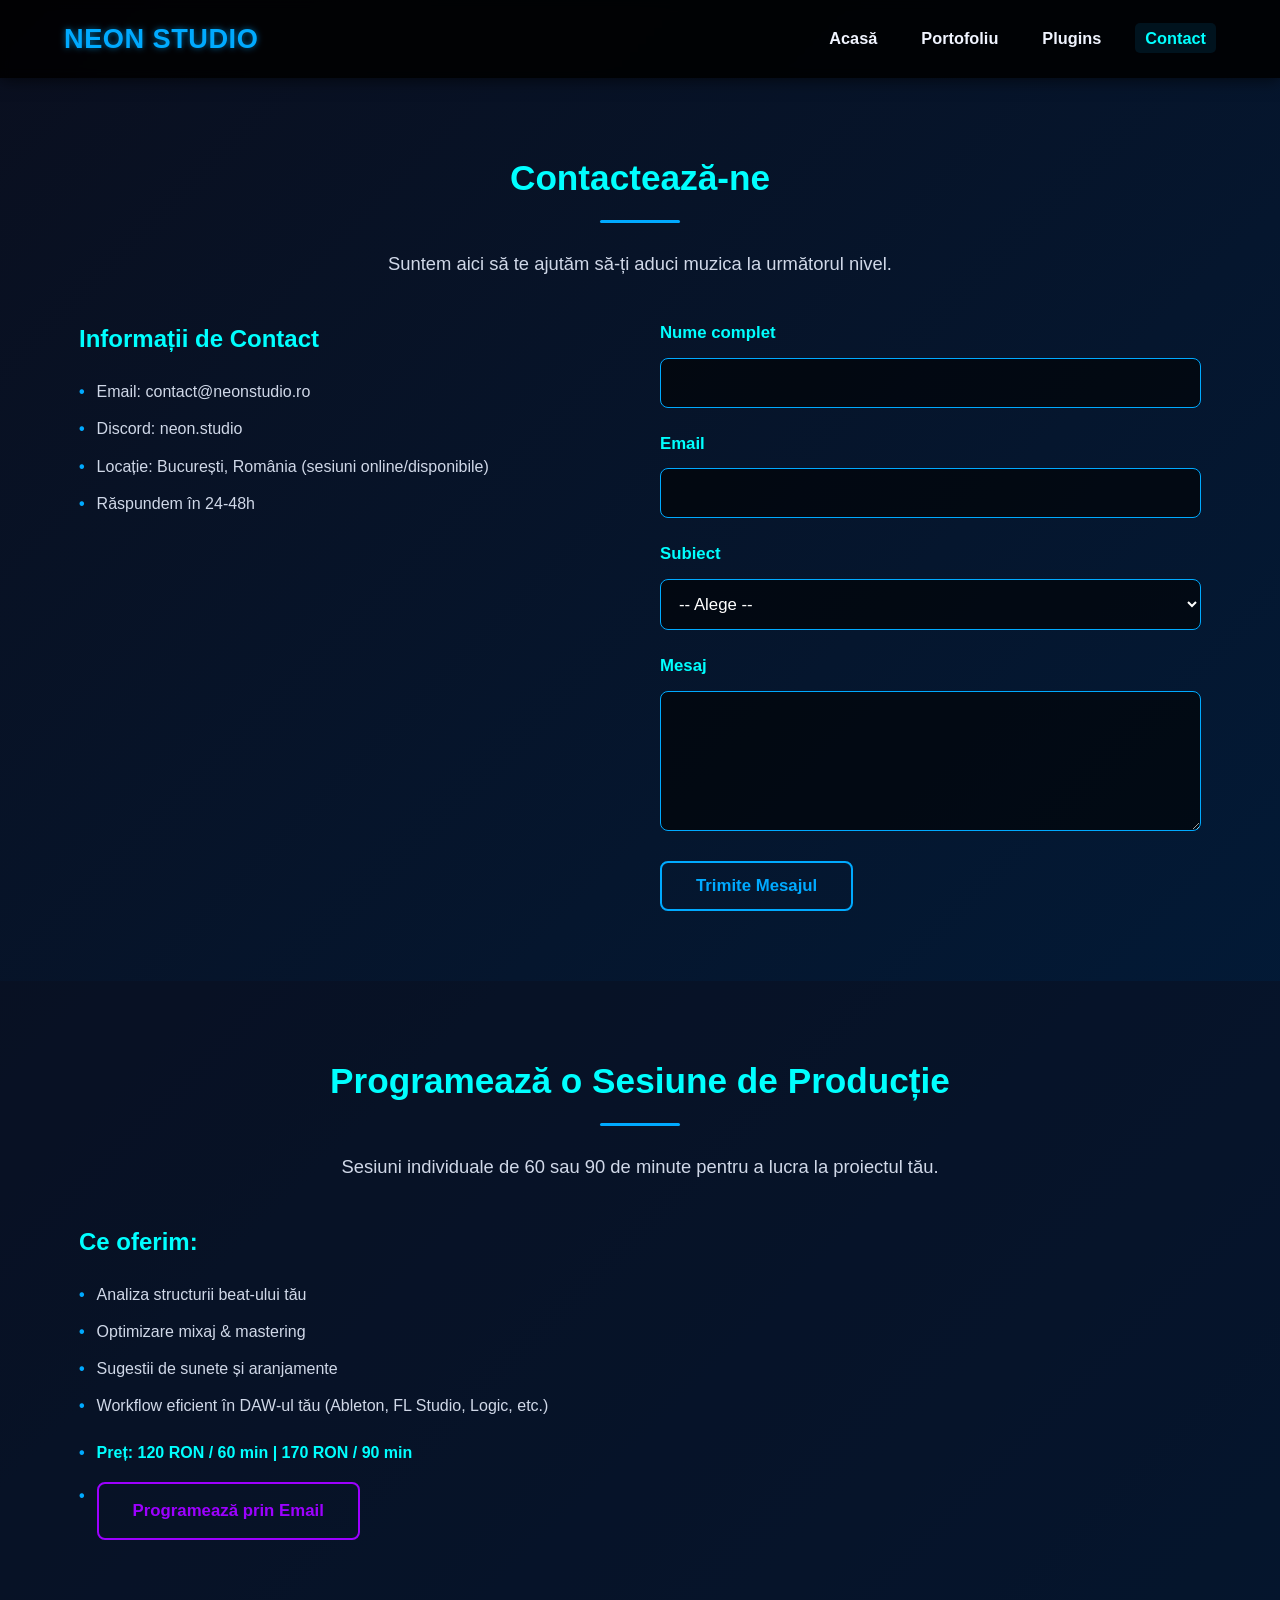
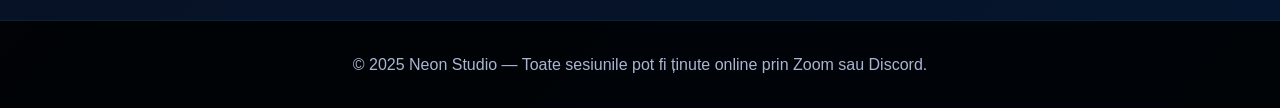
==== contact.html @ 14629322 "Saptamana6" ====
<!DOCTYPE html>
<html lang="ro">
<head>
    <meta charset="UTF-8" />
    <meta name="viewport" content="width=device-width, initial-scale=1.0"/>
    <meta name="description" content="Contactează Neon Studio pentru consultanță, sesiuni de producție sau întrebări despre pluginuri.">
    <title>Neon Studio - Contact & Programare</title>
    <link rel="stylesheet" href="style.css" />
</head>
<body id="top">

<header>
    <div class="container header-content">
        <a href="index.html" class="logo">NEON STUDIO</a>
        <nav id="mainNav">
            <ul>
                <li><a href="index.html">Acasă</a></li>
                <li><a href="portofoliu.html">Portofoliu</a></li>
                <li><a href="plugins.html">Plugins</a></li>
                <li><a href="contact.html" class="active">Contact</a></li>
            </ul>
        </nav>
        <button class="hamburger" id="hamburger" aria-label="Meniu">
            <span></span><span></span><span></span>
        </button>
    </div>
</header>

<main>
    <section class="section">
        <div class="container">
            <h2 class="section-title">Contactează-ne</h2>
            <p class="section-subtitle">
                Suntem aici să te ajutăm să-ți aduci muzica la următorul nivel.
            </p>

            <div class="contact-grid">
                <div class="contact-info">
                    <h3>Informații de Contact</h3>
                    <p>Email: contact@neonstudio.ro</p>
                    <p>Discord: neon.studio</p>
                    <p>Locație: București, România (sesiuni online/disponibile)</p>
                    <p>Răspundem în 24-48h</p>
                </div>

                <div>
                    <form id="contactForm">
                        <div class="form-group">
                            <label for="name">Nume complet</label>
                            <input type="text" id="name" required>
                        </div>
                        <div class="form-group">
                            <label for="email">Email</label>
                            <input type="email" id="email" required>
                        </div>
                        <div class="form-group">
                            <label for="subject">Subiect</label>
                            <select id="subject" required>
                                <option value="">-- Alege --</option>
                                <option value="consultanta">Consultanță Producție</option>
                                <option value="sesiune">Programare Sesiune</option>
                                <option value="pluginuri">Întrebare despre Pluginuri</option>
                                <option value="altceva">Altceva</option>
                            </select>
                        </div>
                        <div class="form-group">
                            <label for="message">Mesaj</label>
                            <textarea id="message" required></textarea>
                        </div>
                        <button type="submit" class="btn">Trimite Mesajul</button>
                    </form>
                </div>
            </div>
        </div>
    </section>

    <section class="section" style="background: rgba(10, 15, 30, 0.5);">
        <div class="container">
            <h2 class="section-title">Programează o Sesiune de Producție</h2>
            <p class="section-subtitle">
                Sesiuni individuale de 60 sau 90 de minute pentru a lucra la proiectul tău.
            </p>
            <div class="appointment-info">
                <h3>Ce oferim:</h3>
                <p>Analiza structurii beat-ului tău</p>
                <p>Optimizare mixaj & mastering</p>
                <p>Sugestii de sunete și aranjamente</p>
                <p>Workflow eficient în DAW-ul tău (Ableton, FL Studio, Logic, etc.)</p>
                <p style="margin-top: 20px; color: var(--neon-cyan); font-weight: 600;">
                    Preț: 120 RON / 60 min | 170 RON / 90 min
                </p>
                <p style="margin-top: 15px;">
                    <a href="mailto:contact@neonstudio.ro?subject=Programare%20Sesiune" class="btn btn-purple">Programează prin Email</a>
                </p>
            </div>
        </div>
    </section>
</main>

<footer>
    © 2025 Neon Studio — Toate sesiunile pot fi ținute online prin Zoom sau Discord.
</footer>

<button id="backToTop" aria-label="Mergi sus">⬆️</button>

<script>
    document.getElementById('contactForm').addEventListener('submit', function(e) {
        e.preventDefault();
        alert('Mulțumim! Mesajul tău a fost primit. Vom răspunde în cel mai scurt timp.');
        this.reset();
    });

    const hamburger = document.getElementById('hamburger');
    const nav = document.getElementById('mainNav');
    hamburger?.addEventListener('click', () => nav.classList.toggle('show'));
    const backBtn = document.getElementById('backToTop');
    window.addEventListener('scroll', () => {
        backBtn.style.display = window.scrollY > 300 ? 'block' : 'none';
    });
    backBtn?.addEventListener('click', () => window.scrollTo({top:0, behavior:'smooth'}));
</script>

</body>
</html>
---- style.css ----
/* === Reset & Variabile === */
:root {
    --neon-blue: #00aaff;
    --neon-cyan: #00ffff;
    --neon-purple: #9d00ff;
    --neon-pink: #ff00c1;
    --dark-bg: #0a0f1f;
    --darker-bg: #001d3d;
    --card-bg: #111828;
    --text-light: #f0f4ff;
    --text-gray: #d0d8e8;
    --border-light: rgba(0, 170, 255, 0.3);
}

* {
    box-sizing: border-box;
    margin: 0;
    padding: 0;
}

body {
    font-family: 'Exo 2', -apple-system, BlinkMacSystemFont, sans-serif;
    background: linear-gradient(135deg, var(--dark-bg), var(--darker-bg));
    color: var(--text-light);
    line-height: 1.7;
    overflow-x: hidden;
}

/* === Fonturi === */
@import url('https://fonts.googleapis.com/css2?family=Exo+2:wght@300;400;500;600;700&family=Orbitron:wght@500;600;700&display=swap');

/* === Layout === */
.container {
    width: 90%;
    max-width: 1200px;
    margin: 0 auto;
    padding: 0 15px;
}

/* === Header === */
header {
    background: rgba(0, 0, 0, 0.88);
    position: sticky;
    top: 0;
    z-index: 1000;
    box-shadow: 0 2px 15px rgba(0, 0, 0, 0.6);
    backdrop-filter: blur(4px);
}

.header-content {
    display: flex;
    justify-content: space-between;
    align-items: center;
    padding: 16px 0;
}

.logo {
    font-family: 'Orbitron', sans-serif;
    font-size: 1.7em;
    font-weight: 700;
    color: var(--neon-blue);
    text-shadow: 0 0 6px rgba(0, 170, 255, 0.6);
    text-decoration: none;
    letter-spacing: 0.5px;
}

/* Navigation */
nav ul {
    display: flex;
    gap: 24px;
    list-style: none;
}

nav ul li a {
    color: var(--text-light);
    text-decoration: none;
    font-weight: 600;
    font-size: 1.02em;
    padding: 6px 10px;
    border-radius: 5px;
    transition: color 0.25s, background 0.25s;
}

nav ul li a:hover,
nav ul li a.active {
    color: var(--neon-cyan);
    background: rgba(0, 170, 255, 0.1);
}

/* Hamburger */
.hamburger {
    display: none;
    flex-direction: column;
    background: transparent;
    border: none;
    cursor: pointer;
    padding: 6px;
    z-index: 1001;
}

.hamburger span {
    width: 26px;
    height: 3px;
    background: var(--neon-blue);
    margin: 3px 0;
    transition: 0.3s;
    border-radius: 2px;
}

.hamburger.active span:nth-child(1) {
    transform: rotate(-45deg) translate(-5px, 6px);
}
.hamburger.active span:nth-child(2) {
    opacity: 0;
}
.hamburger.active span:nth-child(3) {
    transform: rotate(45deg) translate(-5px, -6px);
}

/* === Sections === */
.section {
    padding: 70px 0;
}

.section-title {
    font-family: 'Orbitron', sans-serif;
    color: var(--neon-cyan);
    text-align: center;
    font-size: 2.2em;
    margin-bottom: 25px;
    position: relative;
}

.section-title::after {
    content: "";
    display: block;
    width: 80px;
    height: 3px;
    background: var(--neon-blue);
    margin: 12px auto;
    border-radius: 2px;
}

.section-subtitle {
    text-align: center;
    color: var(--text-gray);
    max-width: 750px;
    margin: 0 auto 40px;
    font-size: 1.15em;
    font-weight: 400;
}

/* === Buttons === */
.btn {
    padding: 13px 34px;
    font-size: 1.05em;
    font-weight: 600;
    background: transparent;
    color: var(--neon-blue);
    border: 2px solid var(--neon-blue);
    border-radius: 8px;
    cursor: pointer;
    transition: all 0.3s ease;
    font-family: 'Exo 2', sans-serif;
    text-decoration: none;
    display: inline-block;
    text-align: center;
    font-weight: 600;
}

.btn:hover {
    background: var(--neon-blue);
    color: white;
    transform: translateY(-3px);
    box-shadow: 0 6px 20px rgba(0, 170, 255, 0.5);
}

.btn-purple {
    border-color: var(--neon-purple);
    color: var(--neon-purple);
}
.btn-purple:hover {
    background: var(--neon-purple);
    box-shadow: 0 6px 20px rgba(157, 0, 255, 0.5);
}

/* === Cards === */
.card-grid {
    display: grid;
    grid-template-columns: repeat(auto-fit, minmax(290px, 1fr));
    gap: 30px;
    margin-top: 20px;
}

.card {
    background: var(--card-bg);
    padding: 30px;
    border-radius: 14px;
    box-shadow: 0 6px 18px rgba(0, 0, 0, 0.5);
    transition: transform 0.3s, box-shadow 0.3s;
    border: 1px solid rgba(0, 170, 255, 0.15);
}

.card:hover {
    transform: translateY(-10px);
    box-shadow: 0 12px 30px rgba(0, 170, 255, 0.6);
}

.card h3 {
    color: var(--neon-blue);
    margin: 16px 0 12px;
    font-size: 1.45em;
    font-family: 'Orbitron', sans-serif;
}

.card p {
    color: var(--text-gray);
    margin: 12px 0;
    font-size: 1.02em;
    line-height: 1.6;
}

/* === Plugin card === */
.plugin-card {
    display: flex;
    flex-direction: column;
    height: 100%;
    text-align: center;
}

.plugin-logo {
    height: 70px;
    margin: 0 auto 20px;
    object-fit: contain;
    filter: drop-shadow(0 2px 6px rgba(0,0,0,0.4));
}

.plugin-link {
    margin-top: auto;
    padding: 10px;
    background: rgba(157, 0, 255, 0.15);
    border-radius: 6px;
    color: var(--neon-purple);
    text-decoration: none;
    font-weight: 600;
    transition: background 0.3s;
    display: inline-block;
    width: fit-content;
    margin: 15px auto 0;
}

.plugin-link:hover {
    background: rgba(157, 0, 255, 0.3);
    color: white;
}

/* === Audio player === */
audio {
    width: 100%;
    margin-top: 15px;
    padding: 8px;
    background: rgba(0,0,0,0.4);
    border-radius: 6px;
    border: 1px solid var(--border-light);
}

/* === Contact form & info === */
.contact-grid {
    display: grid;
    grid-template-columns: repeat(auto-fit, minmax(300px, 1fr));
    gap: 40px;
    margin-top: 30px;
}

.contact-info h3,
.appointment-info h3 {
    color: var(--neon-cyan);
    margin-bottom: 18px;
    font-size: 1.5em;
    font-family: 'Orbitron', sans-serif;
}

.contact-info p,
.appointment-info p {
    margin: 10px 0;
    color: var(--text-gray);
    display: flex;
    align-items: flex-start;
}

.contact-info p::before,
.appointment-info p::before {
    content: "•";
    color: var(--neon-blue);
    margin-right: 12px;
    font-weight: bold;
}

.form-group {
    margin-bottom: 22px;
}

.form-group label {
    display: block;
    margin-bottom: 10px;
    color: var(--neon-cyan);
    font-weight: 600;
    font-size: 1.05em;
}

.form-group input,
.form-group textarea,
.form-group select {
    width: 100%;
    padding: 14px;
    background: rgba(0, 0, 0, 0.6);
    border: 1px solid var(--neon-blue);
    border-radius: 8px;
    color: white;
    font-family: 'Exo 2', sans-serif;
    font-size: 1.05em;
}

.form-group textarea {
    min-height: 140px;
    resize: vertical;
}

/* === Footer === */
footer {
    text-align: center;
    padding: 30px 0;
    background: rgba(0, 0, 0, 0.88);
    color: #aab6d1;
    font-size: 1em;
    margin-top: auto;
    border-top: 1px solid rgba(0, 170, 255, 0.2);
}

/* === Back to top === */
#backToTop {
    position: fixed;
    bottom: 25px;
    right: 25px;
    width: 52px;
    height: 52px;
    font-size: 1.4em;
    background: var(--neon-blue);
    color: white;
    border: none;
    border-radius: 50%;
    cursor: pointer;
    display: none;
    z-index: 500;
    box-shadow: 0 4px 12px rgba(0, 0, 0, 0.5);
    transition: all 0.3s ease;
}

#backToTop:hover {
    background: var(--neon-cyan);
    transform: rotate(90deg) scale(1.1);
}

/* === Responsive === */
@media (max-width: 768px) {
    .header-content {
        flex-direction: column;
        gap: 18px;
    }

    .hamburger {
        display: flex;
    }

    nav ul {
        display: none;
        flex-direction: column;
        background: rgba(0, 0, 0, 0.95);
        padding: 20px;
        border-radius: 12px;
        width: 100%;
        position: absolute;
        top: 100%;
        left: 0;
        box-shadow: 0 8px 20px rgba(0, 0, 0, 0.7);
        z-index: 999;
    }

    nav.show ul {
        display: flex;
    }

    .section-title {
        font-size: 1.9em;
    }

    .btn {
        width: 100%;
        margin: 10px 0;
    }
}
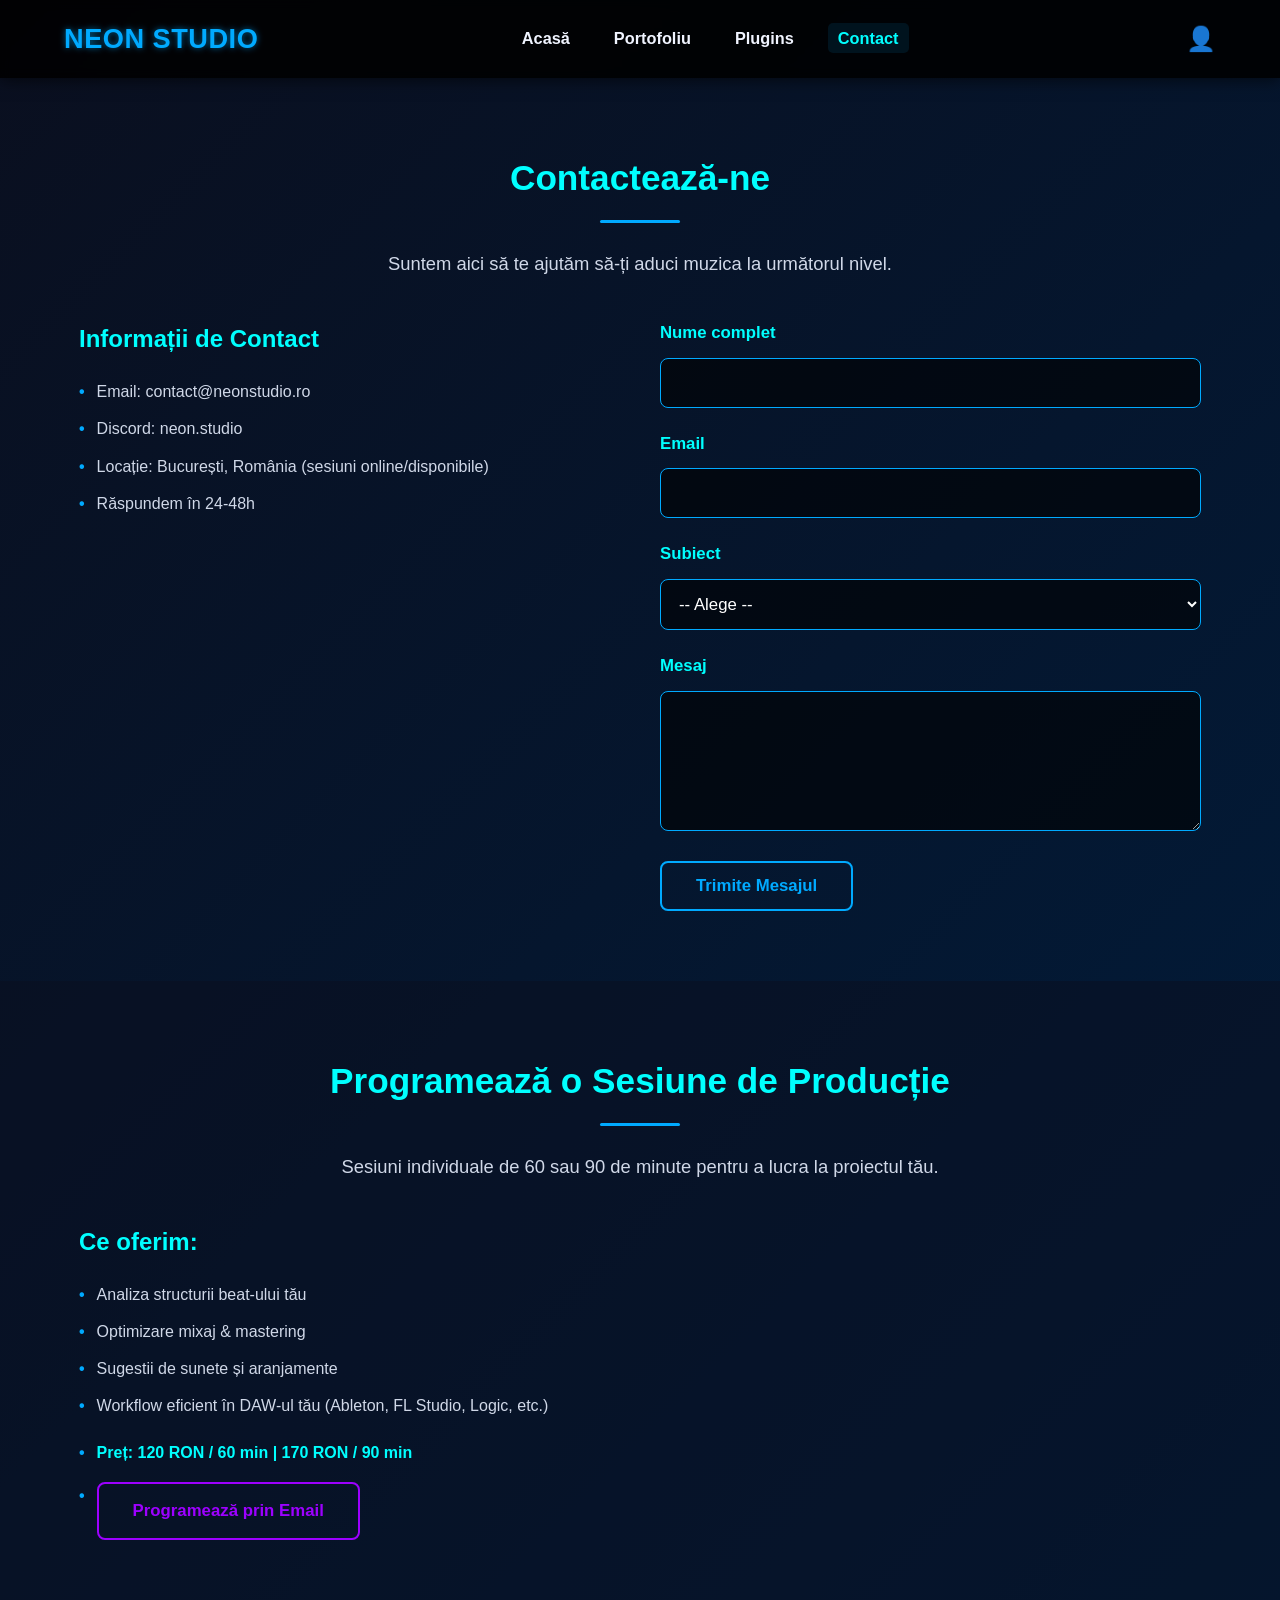
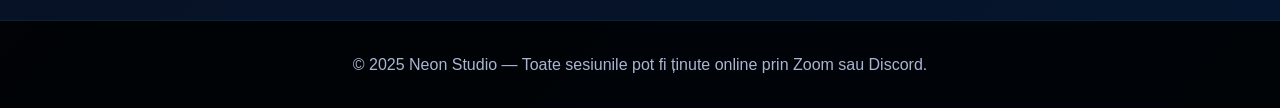
==== commit e958d824: "Week 7 updates" ====
--- a/contact.html
+++ b/contact.html
@@ -23,6 +23,15 @@
         <button class="hamburger" id="hamburger" aria-label="Meniu">
             <span></span><span></span><span></span>
         </button>
+        <div class="user-icon-container">
+            <div class="user-icon">👤</div>
+            <div class="user-dropdown">
+                <a href="login.html">Login / Creează Cont</a>
+                <a href="profil.html">Profil</a>
+                <a href="setari.html">Setări</a>
+                <a href="#">Logout</a>
+            </div>
+        </div>
     </div>
 </header>
 
@@ -103,22 +112,6 @@
 
 <button id="backToTop" aria-label="Mergi sus">⬆️</button>
 
-<script>
-    document.getElementById('contactForm').addEventListener('submit', function(e) {
-        e.preventDefault();
-        alert('Mulțumim! Mesajul tău a fost primit. Vom răspunde în cel mai scurt timp.');
-        this.reset();
-    });
-
-    const hamburger = document.getElementById('hamburger');
-    const nav = document.getElementById('mainNav');
-    hamburger?.addEventListener('click', () => nav.classList.toggle('show'));
-    const backBtn = document.getElementById('backToTop');
-    window.addEventListener('scroll', () => {
-        backBtn.style.display = window.scrollY > 300 ? 'block' : 'none';
-    });
-    backBtn?.addEventListener('click', () => window.scrollTo({top:0, behavior:'smooth'}));
-</script>
-
+<script src="script.js"></script>
 </body>
 </html>
--- a/style.css
+++ b/style.css
@@ -24,6 +24,10 @@
     color: var(--text-light);
     line-height: 1.7;
     overflow-x: hidden;
+    /* Imbunatatire Layout */
+    min-height: 100vh;
+    display: flex;
+    flex-direction: column;
 }
 
 /* === Fonturi === */
@@ -69,6 +73,8 @@
     display: flex;
     gap: 24px;
     list-style: none;
+    margin: 0;
+    padding: 0;
 }
 
 nav ul li a {
@@ -117,6 +123,56 @@
     transform: rotate(45deg) translate(-5px, -6px);
 }
 
+/* === User Icon (Meniu Dropdown) === */
+.user-icon-container {
+    position: relative;
+    cursor: pointer;
+    margin-left: 24px;
+    z-index: 1010; 
+}
+
+.user-icon {
+    font-size: 1.5em;
+    color: var(--neon-blue);
+}
+
+.user-dropdown {
+    display: none;
+    position: absolute;
+    top: 35px;
+    right: 0;
+    background: var(--card-bg);
+    border: 1px solid var(--border-light);
+    border-radius: 8px;
+    min-width: 200px;
+    box-shadow: 0 4px 15px rgba(0, 0, 0, 0.7);
+    padding: 10px 0;
+    z-index: 900;
+}
+
+.user-dropdown a {
+    display: block;
+    padding: 8px 15px;
+    color: var(--text-light);
+    text-decoration: none;
+    font-weight: 500;
+}
+
+.user-dropdown a:hover,
+.user-dropdown a.active {
+    background: rgba(0, 170, 255, 0.1);
+    color: var(--neon-cyan);
+}
+
+.user-icon-container:hover .user-dropdown {
+    display: block;
+}
+
+/* === Main Content === */
+main {
+    flex-grow: 1;
+}
+
 /* === Sections === */
 .section {
     padding: 70px 0;
@@ -220,6 +276,7 @@
     line-height: 1.6;
 }
 
+
 /* === Plugin card === */
 .plugin-card {
     display: flex;
@@ -264,7 +321,15 @@
     border: 1px solid var(--border-light);
 }
 
-/* === Contact form & info === */
+/* Stil pentru titlul din portofoliu */
+.section-text-center {
+    text-align: center;
+    color: var(--text-gray);
+    margin-bottom: 30px;
+}
+
+
+/* === Contact form, Profil & Setari Info === */
 .contact-grid {
     display: grid;
     grid-template-columns: repeat(auto-fit, minmax(300px, 1fr));
@@ -278,6 +343,13 @@
     margin-bottom: 18px;
     font-size: 1.5em;
     font-family: 'Orbitron', sans-serif;
+}
+
+/* Stil adaugat pentru titlul secundar in Profil */
+.contact-info h4 {
+    color: var(--neon-blue);
+    font-weight: 600;
+    margin: 10px 0;
 }
 
 .contact-info p,
@@ -319,11 +391,109 @@
     color: white;
     font-family: 'Exo 2', sans-serif;
     font-size: 1.05em;
+    transition: border-color 0.3s, box-shadow 0.3s;
+}
+
+.form-group input:focus,
+.form-group textarea:focus,
+.form-group select:focus {
+    outline: none;
+    border-color: var(--neon-cyan);
+    box-shadow: 0 0 10px rgba(0, 255, 255, 0.5);
 }
 
 .form-group textarea {
     min-height: 140px;
     resize: vertical;
+}
+
+/* === LOGIN / REGISTER STYLES === */
+.form-container {
+    display: flex;
+    justify-content: center;
+    align-items: flex-start;
+    padding: 60px 20px;
+    flex-grow: 1;
+}
+
+.form-box {
+    background: var(--card-bg);
+    padding: 40px;
+    border-radius: 14px;
+    box-shadow: 0 8px 30px rgba(0, 0, 0, 0.7);
+    width: 100%;
+    max-width: 400px;
+    text-align: center;
+    margin: 20px;
+    border: 1px solid var(--border-light);
+}
+
+.form-box h2 {
+    color: var(--neon-purple);
+    margin-bottom: 30px;
+    font-family: 'Orbitron', sans-serif;
+    font-size: 1.8em;
+}
+
+.form-box form input {
+    width: 100%;
+    padding: 14px;
+    margin-bottom: 20px;
+    background: rgba(0, 0, 0, 0.6);
+    border: 1px solid var(--neon-purple);
+    border-radius: 8px;
+    color: white;
+    font-family: 'Exo 2', sans-serif;
+    font-size: 1.05em;
+}
+
+.form-box form input:focus {
+    outline: none;
+    border-color: var(--neon-pink);
+    box-shadow: 0 0 10px rgba(255, 0, 193, 0.5);
+}
+
+/* Butonul de submit din form-box utilizează acum stilul btn-purple de bază */
+.form-box button {
+    width: 100%;
+    margin-top: 10px;
+    /* Reutilizam stilul .btn */
+    padding: 13px 34px;
+    font-size: 1.05em;
+    font-weight: 600;
+    border-radius: 8px;
+    cursor: pointer;
+    transition: all 0.3s ease;
+    font-family: 'Exo 2', sans-serif;
+    text-decoration: none;
+    display: inline-block;
+    text-align: center;
+    
+    background: var(--neon-purple);
+    color: white;
+    border: none;
+}
+.form-box button:hover {
+    background: var(--neon-pink);
+    box-shadow: 0 6px 20px rgba(255, 0, 193, 0.5);
+    transform: translateY(-3px);
+}
+
+.form-box p {
+    margin-top: 25px;
+    color: var(--text-gray);
+}
+
+.form-box p a {
+    color: var(--neon-blue);
+    text-decoration: none;
+    font-weight: 600;
+    transition: color 0.2s;
+}
+
+.form-box p a:hover {
+    color: var(--neon-cyan);
+    text-decoration: underline;
 }
 
 /* === Footer === */
@@ -364,8 +534,9 @@
 /* === Responsive === */
 @media (max-width: 768px) {
     .header-content {
-        flex-direction: column;
-        gap: 18px;
+        flex-direction: row;
+        gap: 0;
+        padding: 16px 15px;
     }
 
     .hamburger {
@@ -378,12 +549,21 @@
         background: rgba(0, 0, 0, 0.95);
         padding: 20px;
         border-radius: 12px;
-        width: 100%;
+        width: 90%;
         position: absolute;
-        top: 100%;
-        left: 0;
+        top: 70px;
+        left: 50%;
+        transform: translateX(-50%);
         box-shadow: 0 8px 20px rgba(0, 0, 0, 0.7);
         z-index: 999;
+    }
+    
+    nav ul li {
+        margin: 8px 0;
+    }
+
+    nav.show {
+        display: block;
     }
 
     nav.show ul {
@@ -398,4 +578,12 @@
         width: 100%;
         margin: 10px 0;
     }
+
+    .user-icon-container {
+        margin-left: 15px;
+    }
+    
+    .form-container {
+        padding: 30px 10px;
+    }
 }
